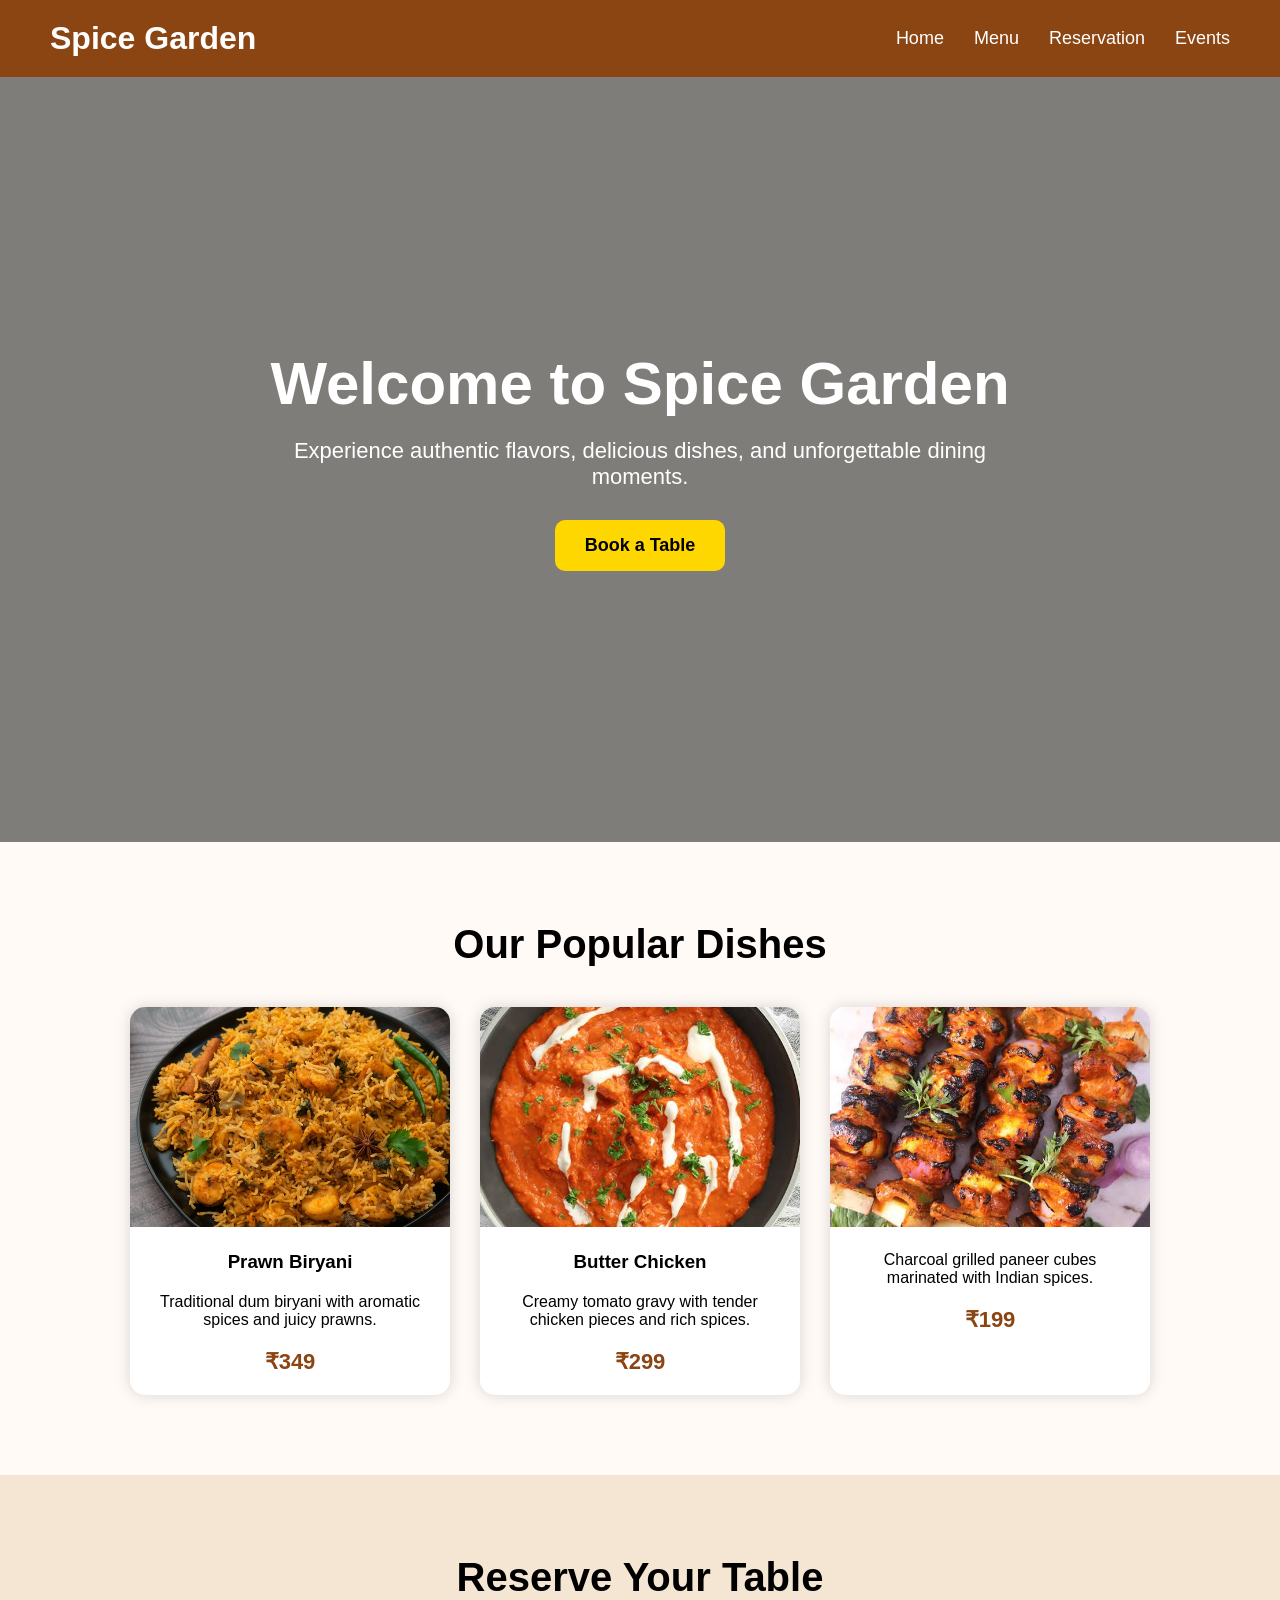
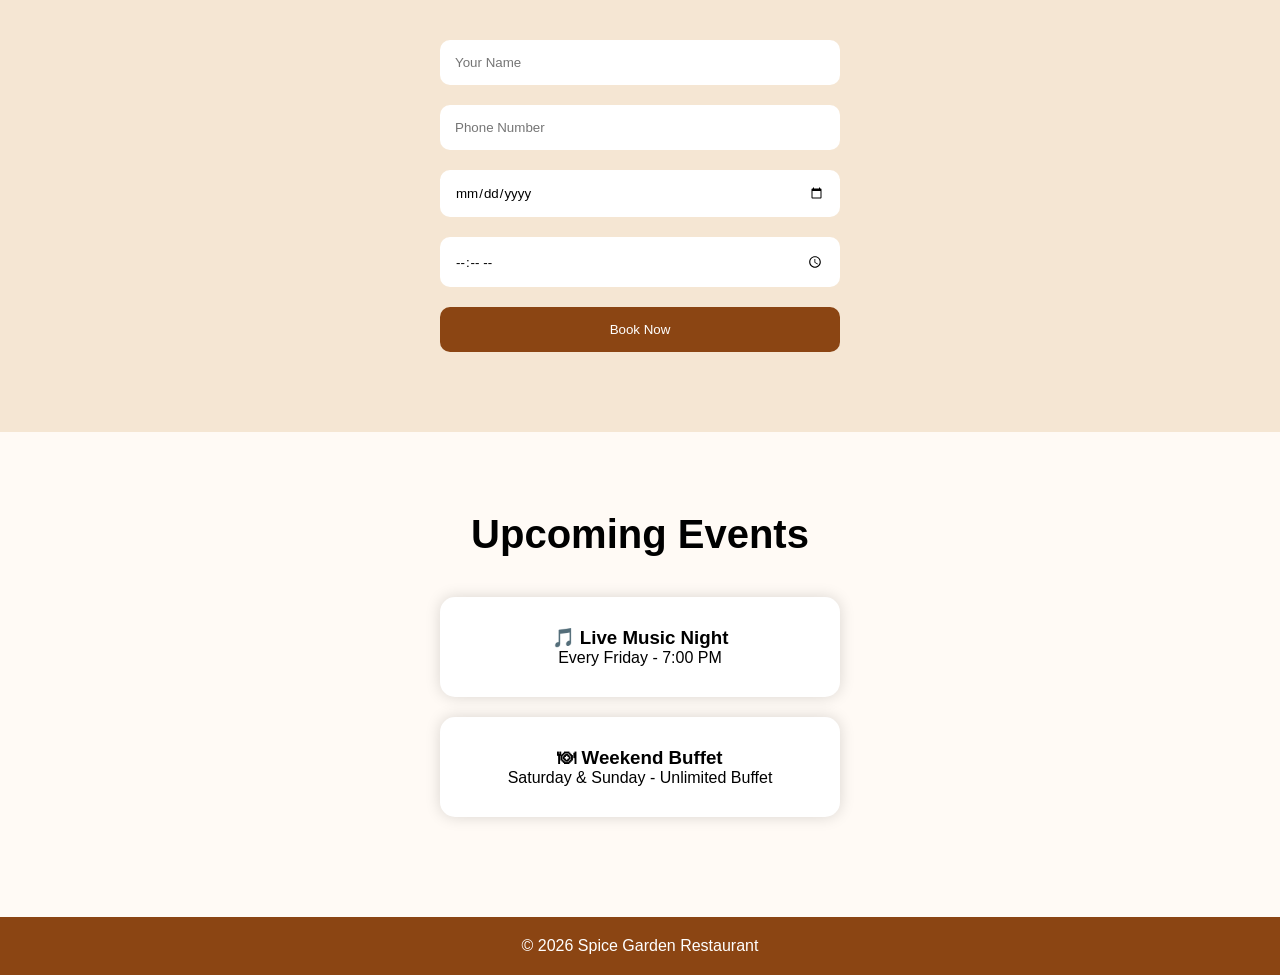
==== index.html @ 776c46b0 "Add files via upload" ====
<!DOCTYPE html>
<html lang="en">

<head>
    <meta charset="UTF-8">
    <meta name="viewport" content="width=device-width, initial-scale=1.0">
    <title>Spice Garden Restaurant</title>

    <link rel="stylesheet" href="css/style.css">
</head>

<body>

    <!-- Navigation -->
    <nav>
        <h1>Spice Garden</h1>

        <ul>
            <li><a href="#">Home</a></li>
            <li><a href="menu.html">Menu</a></li>
            <li><a href="reservation.html">Reservation</a></li>
            <li><a href="events.html">Events</a></li>
        </ul>
    </nav>

    <!-- Hero Section -->
    <section class="hero">

        <h2>Welcome to Spice Garden</h2>

        <p>
            Experience authentic flavors, delicious dishes,
            and unforgettable dining moments.
        </p>

        <button onclick="window.location.href='reservation.html'">
            Book a Table
        </button>

    </section>

    <!-- Popular Dishes -->
    <section class="menu">

        <h2>Our Popular Dishes</h2>

        <div class="menu-container">

            <div class="card">

                <img src="images/prawn-biryani.jpg" alt="Prawn Biryani">

                <h3>Prawn Biryani</h3>

                <p>
                    Traditional dum biryani with aromatic spices and juicy prawns.
                </p>

                <span>₹349</span>

            </div>

            <div class="card">

                <img src="images/butter-chicken.jpg" alt="Butter Chicken">

                <h3>Butter Chicken</h3>

                <p>
                    Creamy tomato gravy with tender chicken pieces and rich spices.
                </p>

                <span>₹299</span>

            </div>

            <div class="card">

                <img src="images/panner-tikka.jpg" alt="Paneer Tikka">

                <p>
                    Charcoal grilled paneer cubes marinated with Indian spices.
                </p>

                <span>₹199</span>

            </div>

        </div>

    </section>

    <!-- Reservation -->
    <section class="reservation">

        <h2>Reserve Your Table</h2>

        <form>

            <input type="text" placeholder="Your Name" required>

            <input type="tel" placeholder="Phone Number" required>

            <input type="date" required>

            <input type="time" required>

            <button type="submit">Book Now</button>

        </form>

    </section>

    <!-- Events -->
    <section class="events">

        <h2>Upcoming Events</h2>

        <div class="event-card">

            <h3>🎵 Live Music Night</h3>

            <p>Every Friday - 7:00 PM</p>

        </div>

        <div class="event-card">

            <h3>🍽 Weekend Buffet</h3>

            <p>Saturday & Sunday - Unlimited Buffet</p>

        </div>

    </section>

    <!-- Footer -->
    <footer>

        <p>© 2026 Spice Garden Restaurant</p>

    </footer>

</body>

</html>
---- css/style.css ----
*{
    margin:0;
    padding:0;
    box-sizing:border-box;
    font-family:Arial, Helvetica, sans-serif;
}

body{
    background:#fffaf5;
}

/* ================= NAVBAR ================= */

nav{
    background:#8B4513;
    color:white;
    display:flex;
    justify-content:space-between;
    align-items:center;
    padding:20px 50px;
    position:sticky;
    top:0;
    z-index:1000;
}

nav h1{
    font-size:32px;
}

nav ul{
    display:flex;
    list-style:none;
    gap:30px;
}

nav a{
    color:white;
    text-decoration:none;
    font-size:18px;
    transition:0.3s;
}

nav a:hover{
    color:#FFD700;
}

/* ================= HERO ================= */

.hero{
    height:85vh;
    display:flex;
    flex-direction:column;
    justify-content:center;
    align-items:center;
    text-align:center;

    background:
    linear-gradient(
        rgba(0,0,0,0.5),
        rgba(0,0,0,0.5)
    ),
    url("https://images.unsplash.com/photo-1517248135467-4c7edcad34c4?w=1600");

    background-size:cover;
    background-position:center;

    color:white;
    padding:20px;
}

.hero h2{
    font-size:60px;
    margin-bottom:20px;
}

.hero p{
    font-size:22px;
    width:60%;
    margin-bottom:30px;
}

/* Book Table Button */

.hero button{
    padding:15px 30px;
    border:none;
    background:#FFD700;
    color:black;
    font-size:18px;
    border-radius:10px;
    cursor:pointer;
    font-weight:bold;

    transition:all 0.3s ease;
}

.hero button:hover{
    background:#FFC107;
    transform:translateY(-5px) scale(1.08) rotate(-1deg);
    box-shadow:0 12px 25px rgba(0,0,0,0.35);
}

/* ================= MENU ================= */

.menu{
    padding:80px 50px;
    text-align:center;
}

.menu h2{
    margin-bottom:40px;
    font-size:40px;
}

.menu-container{
    display:flex;
    justify-content:center;
    gap:30px;
    flex-wrap:wrap;
}

.card{
    background:white;
    width:320px;
    border-radius:15px;
    overflow:hidden;
    box-shadow:0 0 15px rgba(0,0,0,0.15);

    transition:all 0.3s ease;
}

.card:hover{
    transform:translateY(-12px) scale(1.03);
    box-shadow:0 15px 35px rgba(0,0,0,0.25);
}

.card img{
    width:100%;
    height:220px;
    object-fit:cover;
    transition:0.3s;
}

.card:hover img{
    transform:scale(1.08);
}

.card h3{
    margin:20px;
}

.card p{
    margin:20px;
}

.card span{
    display:block;
    margin-bottom:20px;
    color:#8B4513;
    font-size:22px;
    font-weight:bold;
}

/* ================= RESERVATION ================= */

.reservation{
    background:#f5e6d3;
    padding:80px;
    text-align:center;
}

.reservation h2{
    margin-bottom:40px;
    font-size:40px;
}

.reservation form{
    display:flex;
    flex-direction:column;
    width:400px;
    margin:auto;
    gap:20px;
}

.reservation input{
    padding:15px;
    border:none;
    border-radius:10px;
}

.reservation button{
    padding:15px;
    border:none;
    background:#8B4513;
    color:white;
    border-radius:10px;
    cursor:pointer;
    transition:0.3s;
}

.reservation button:hover{
    background:#A0522D;
    transform:translateY(-3px);
}

/* ================= EVENTS ================= */

.events{
    padding:80px;
    text-align:center;
}

.events h2{
    margin-bottom:40px;
    font-size:40px;
}

.event-card{
    background:white;
    width:400px;
    margin:20px auto;
    padding:30px;
    border-radius:15px;
    box-shadow:0 0 15px rgba(0,0,0,0.15);

    transition:all 0.3s ease;
}

.event-card:hover{
    transform:translateY(-10px) scale(1.03);
    background:#8B4513;
    color:white;
    box-shadow:0 15px 35px rgba(0,0,0,0.25);
}

/* ================= FOOTER ================= */

footer{
    background:#8B4513;
    color:white;
    text-align:center;
    padding:20px;
}

/* ================= MOBILE RESPONSIVE ================= */

@media screen and (max-width:768px){

    /* NAVBAR */

    nav{
        flex-direction:column;
        padding:20px;
        text-align:center;
    }

    nav h1{
        font-size:42px;
        margin-bottom:20px;
    }

    nav ul{
        flex-direction:column;
        gap:12px;
    }

    nav a{
        font-size:18px;
    }

    /* HERO */

    .hero{
        height:auto;
        padding:100px 20px;
    }

    .hero h2{
        font-size:38px;
    }

    .hero p{
        width:100%;
        font-size:18px;
    }

    .hero button{
        padding:12px 25px;
        font-size:16px;
    }

    /* MENU */

    .menu{
        padding:50px 20px;
    }

    .menu h2{
        font-size:34px;
    }

    .menu-container{
        flex-direction:column;
        align-items:center;
    }

    .card{
        width:100%;
        max-width:350px;
    }

    /* RESERVATION */

    .reservation{
        padding:50px 20px;
    }

    .reservation h1,
    .reservation h2{
        font-size:40px;
    }

    .reservation form{
        width:100%;
    }

    /* EVENTS */

    .events{
        padding:50px 20px;
    }

    .events h2{
        font-size:40px;
    }

    .event-card{
        width:100%;
    }

    /* FOOTER */

    footer{
        padding:15px;
        font-size:14px;
    }
}
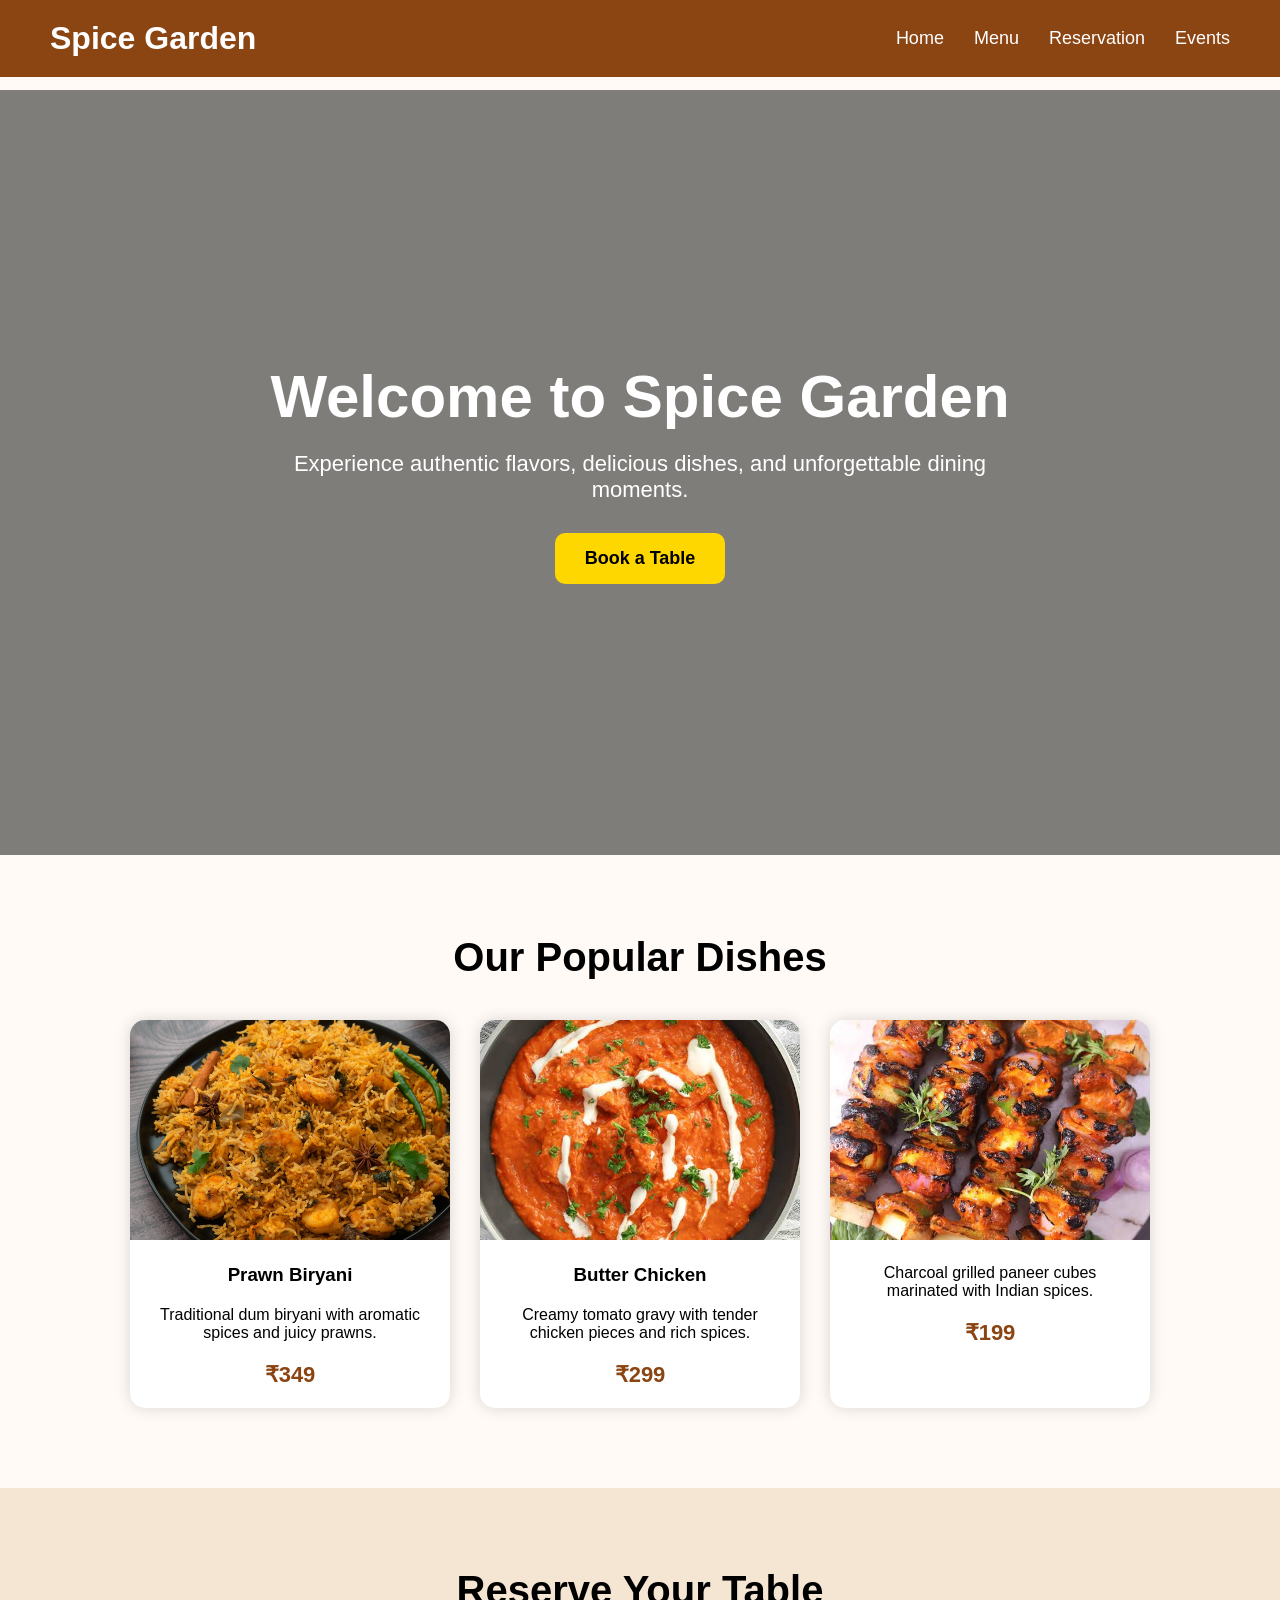
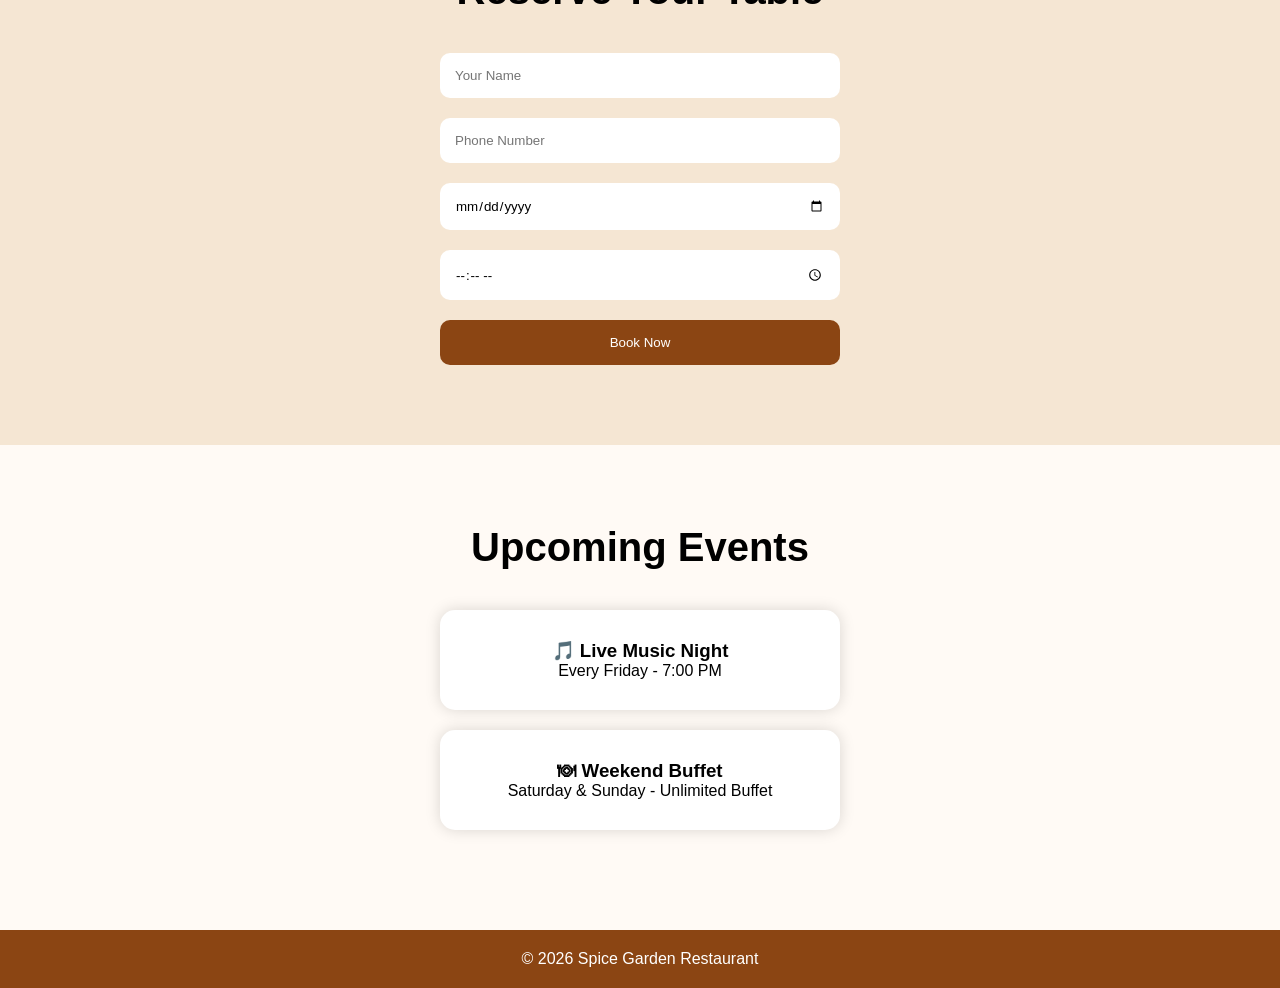
==== commit caa49156: "Update index.html" ====
--- a/index.html
+++ b/index.html
@@ -140,7 +140,7 @@
         <p>© 2026 Spice Garden Restaurant</p>
 
     </footer>
-
+<script src="js/navbar.js"></script>
 </body>
 
-</html> +</html> 
--- a/css/style.css
+++ b/css/style.css
@@ -7,6 +7,7 @@
 
 body{
     background:#fffaf5;
+    padding-top:90px;
 }
 
 /* ================= NAVBAR ================= */
@@ -18,9 +19,15 @@
     justify-content:space-between;
     align-items:center;
     padding:20px 50px;
-    position:sticky;
+
+    position:fixed;
     top:0;
+    left:0;
+    width:100%;
+
     z-index:1000;
+
+    transition:top 0.3s ease;
 }
 
 nav h1{
@@ -47,7 +54,7 @@
 /* ================= HERO ================= */
 
 .hero{
-    height:85vh;
+    min-height:85vh;
     display:flex;
     flex-direction:column;
     justify-content:center;
@@ -78,8 +85,6 @@
     width:60%;
     margin-bottom:30px;
 }
-
-/* Book Table Button */
 
 .hero button{
     padding:15px 30px;
@@ -96,7 +101,7 @@
 
 .hero button:hover{
     background:#FFC107;
-    transform:translateY(-5px) scale(1.08) rotate(-1deg);
+    transform:translateY(-5px) scale(1.08);
     box-shadow:0 12px 25px rgba(0,0,0,0.35);
 }
 
@@ -125,12 +130,11 @@
     border-radius:15px;
     overflow:hidden;
     box-shadow:0 0 15px rgba(0,0,0,0.15);
-
-    transition:all 0.3s ease;
+    transition:0.3s;
 }
 
 .card:hover{
-    transform:translateY(-12px) scale(1.03);
+    transform:translateY(-10px);
     box-shadow:0 15px 35px rgba(0,0,0,0.25);
 }
 
@@ -138,11 +142,6 @@
     width:100%;
     height:220px;
     object-fit:cover;
-    transition:0.3s;
-}
-
-.card:hover img{
-    transform:scale(1.08);
 }
 
 .card h3{
@@ -165,7 +164,7 @@
 
 .reservation{
     background:#f5e6d3;
-    padding:80px;
+    padding:80px 20px;
     text-align:center;
 }
 
@@ -178,6 +177,7 @@
     display:flex;
     flex-direction:column;
     width:400px;
+    max-width:100%;
     margin:auto;
     gap:20px;
 }
@@ -200,13 +200,12 @@
 
 .reservation button:hover{
     background:#A0522D;
-    transform:translateY(-3px);
 }
 
 /* ================= EVENTS ================= */
 
 .events{
-    padding:80px;
+    padding:80px 20px;
     text-align:center;
 }
 
@@ -218,18 +217,16 @@
 .event-card{
     background:white;
     width:400px;
+    max-width:100%;
     margin:20px auto;
     padding:30px;
     border-radius:15px;
     box-shadow:0 0 15px rgba(0,0,0,0.15);
-
-    transition:all 0.3s ease;
+    transition:0.3s;
 }
 
 .event-card:hover{
-    transform:translateY(-10px) scale(1.03);
-    background:#8B4513;
-    color:white;
+    transform:translateY(-10px);
     box-shadow:0 15px 35px rgba(0,0,0,0.25);
 }
 
@@ -242,11 +239,9 @@
     padding:20px;
 }
 
-/* ================= MOBILE RESPONSIVE ================= */
+/* ================= MOBILE ================= */
 
 @media screen and (max-width:768px){
-
-    /* NAVBAR */
 
     nav{
         flex-direction:column;
@@ -255,24 +250,18 @@
     }
 
     nav h1{
-        font-size:42px;
+        font-size:32px;
         margin-bottom:20px;
     }
 
     nav ul{
         flex-direction:column;
-        gap:12px;
-    }
-
-    nav a{
-        font-size:18px;
-    }
-
-    /* HERO */
+        gap:15px;
+    }
 
     .hero{
-        height:auto;
-        padding:100px 20px;
+        min-height:70vh;
+        padding:60px 20px;
     }
 
     .hero h2{
@@ -284,19 +273,8 @@
         font-size:18px;
     }
 
-    .hero button{
-        padding:12px 25px;
-        font-size:16px;
-    }
-
-    /* MENU */
-
     .menu{
         padding:50px 20px;
-    }
-
-    .menu h2{
-        font-size:34px;
     }
 
     .menu-container{
@@ -309,39 +287,12 @@
         max-width:350px;
     }
 
-    /* RESERVATION */
-
-    .reservation{
-        padding:50px 20px;
-    }
-
-    .reservation h1,
-    .reservation h2{
-        font-size:40px;
-    }
-
-    .reservation form{
-        width:100%;
-    }
-
-    /* EVENTS */
-
-    .events{
-        padding:50px 20px;
-    }
-
+    .reservation h2,
     .events h2{
-        font-size:40px;
+        font-size:34px;
     }
 
     .event-card{
         width:100%;
     }
-
-    /* FOOTER */
-
-    footer{
-        padding:15px;
-        font-size:14px;
-    }
-}+}
